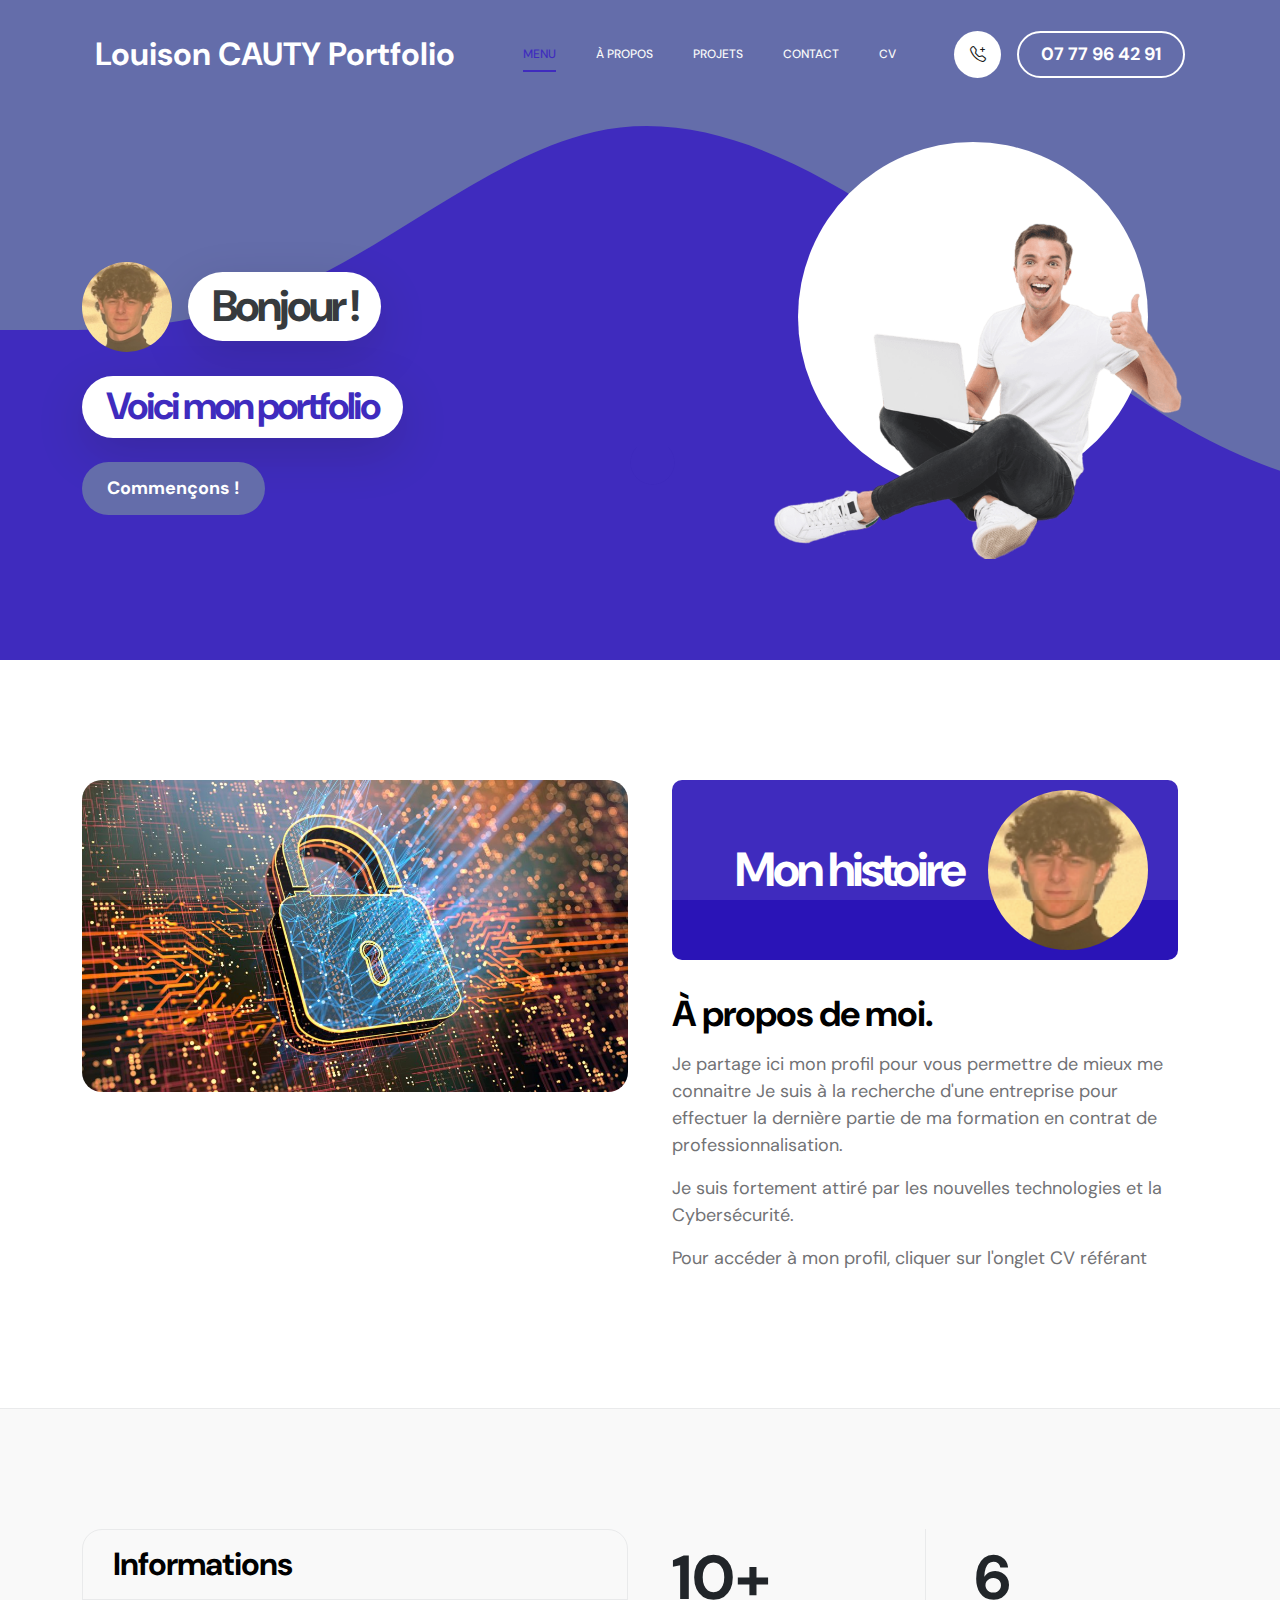
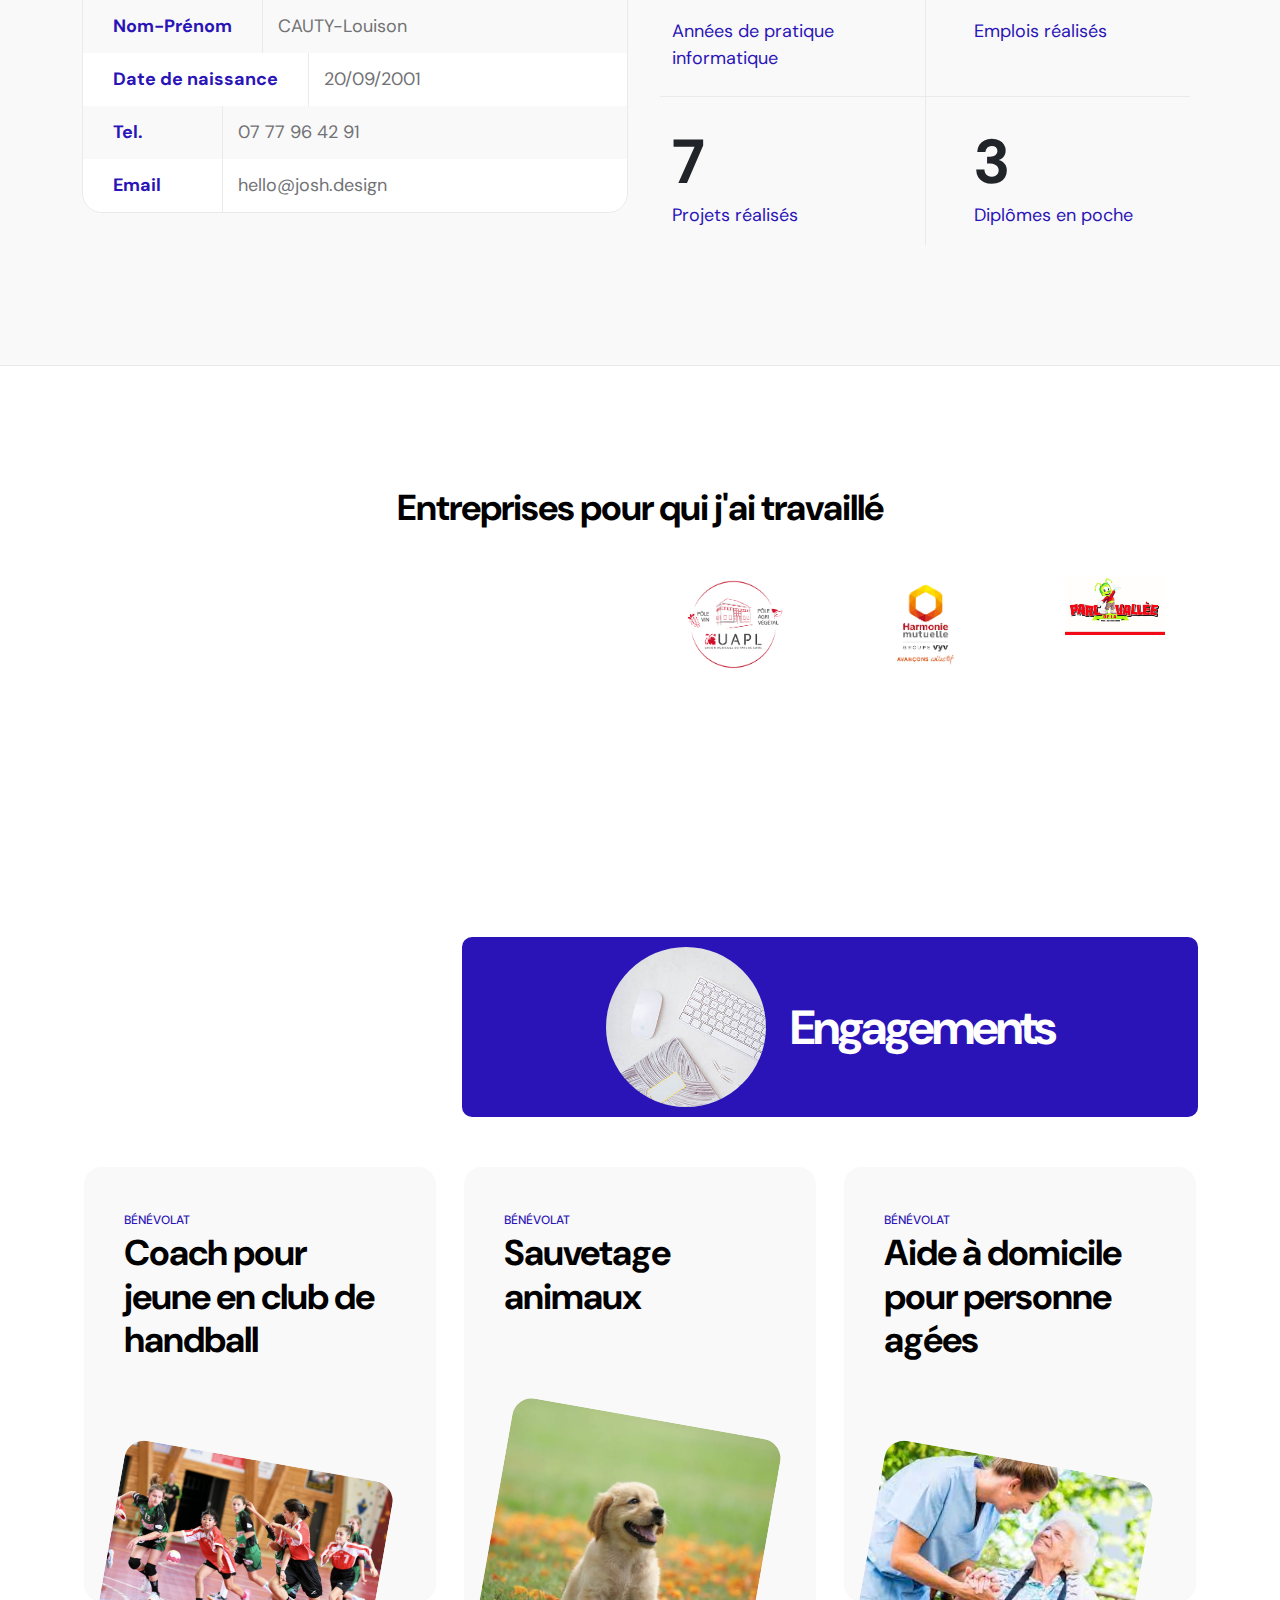
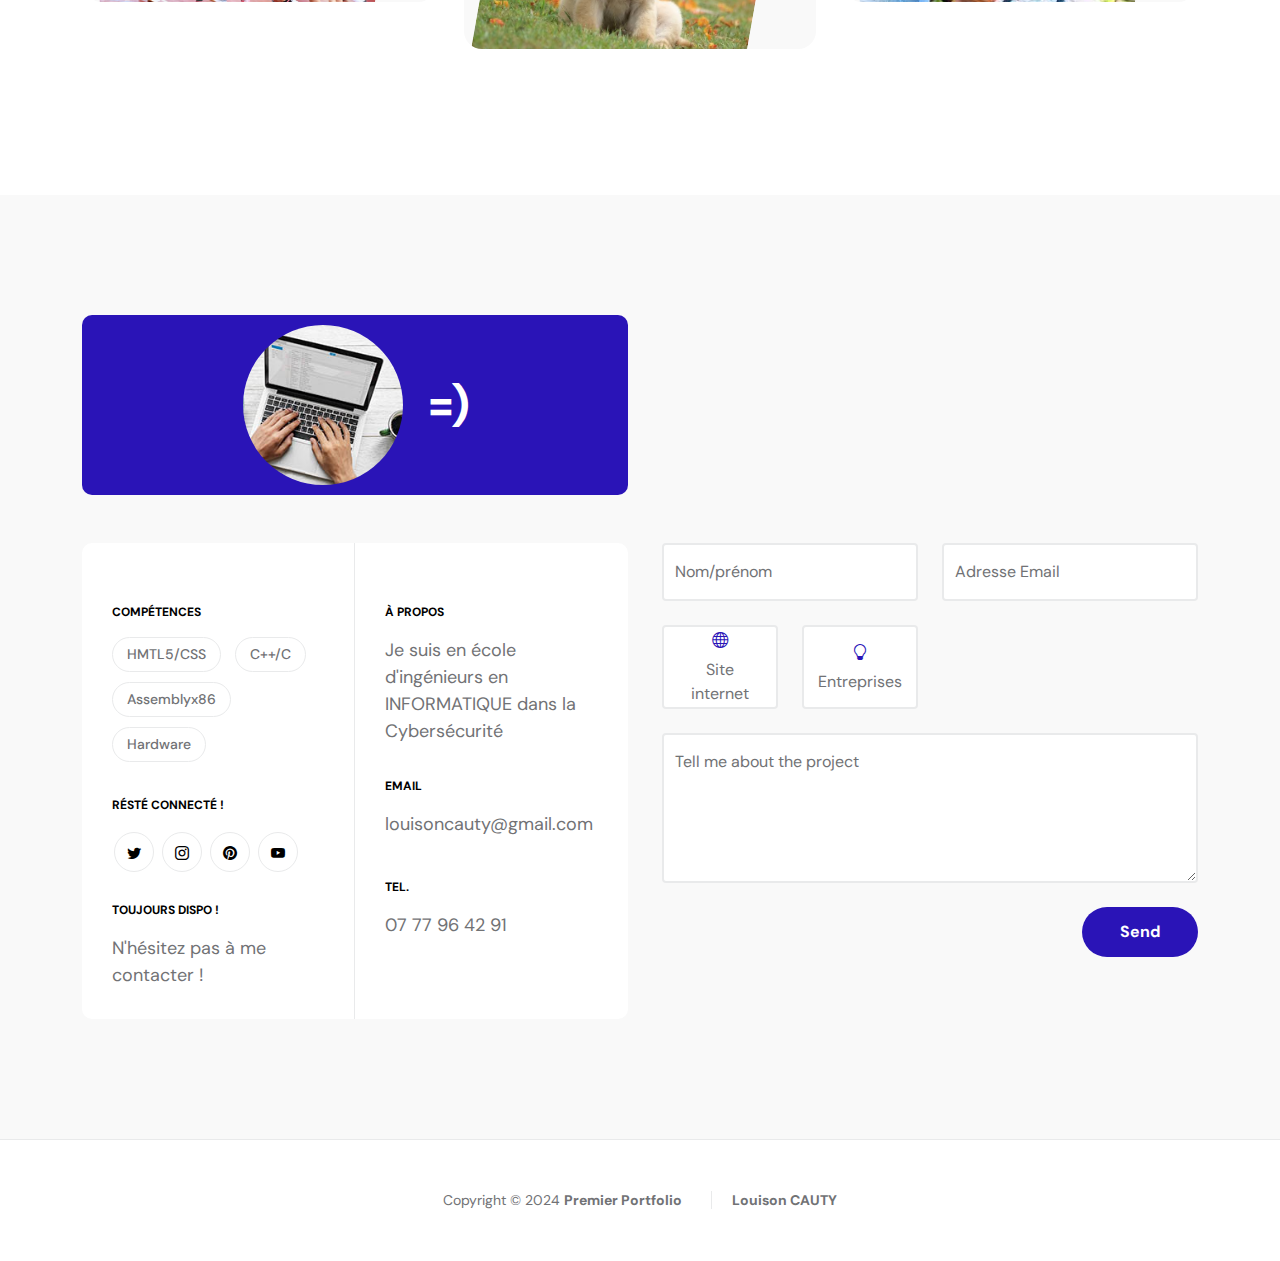
==== index.html @ e48cd254 "fist" ====
<!doctype html>
<html lang="en">
    <head>
        <meta charset="utf-8">
        <meta name="viewport" content="width=device-width, initial-scale=1">

        <meta name="description" content="">
        <meta name="author" content="TemplateMo">

        <title>Louison CAUTY</title>

        <!-- CSS FILES -->
        <link rel="preconnect" href="https://fonts.googleapis.com">
        
        <link rel="preconnect" href="https://fonts.gstatic.com" crossorigin>
        
        <link href="https://fonts.googleapis.com/css2?family=DM+Sans:wght@400;500;700&display=swap" rel="stylesheet">

        <link href="css/bootstrap.min.css" rel="stylesheet">

        <link href="css/bootstrap-icons.css" rel="stylesheet">

        <link href="css/magnific-popup.css" rel="stylesheet">

        <link href="css/templatemo-first-portfolio-style.css" rel="stylesheet">
        

    </head>
    
    <body>

        <section class="preloader">
            <div class="spinner">
                <span class="spinner-rotate"></span>    
            </div>
        </section>

        <nav class="navbar navbar-expand-lg">
            <div class="container">

                <button class="navbar-toggler" type="button" data-bs-toggle="collapse" data-bs-target="#navbarNav" aria-controls="navbarNav" aria-expanded="false" aria-label="Toggle navigation">
                    <span class="navbar-toggler-icon"></span>
                </button>

                <a href="index.html" class="navbar-brand mx-auto mx-lg-0">Louison CAUTY Portfolio</a>

                <div class="d-flex align-items-center d-lg-none">
                    <i class="navbar-icon bi-telephone-plus me-3"></i>
                    <a class="custom-btn btn" href="#section_5">
                        07 77 96 42 91
                    </a>
                </div>

                <div class="collapse navbar-collapse" id="navbarNav">
                    <ul class="navbar-nav ms-lg-5">
                        <li class="nav-item">
                            <a class="nav-link click-scroll" href="#section_1">Menu</a>
                        </li>

                        <li class="nav-item">
                            <a class="nav-link click-scroll" href="#section_2">À Propos</a>
                        </li>

                        <li class="nav-item">
                            <a class="nav-link click-scroll" href="#section_4">Projets</a>
                        </li>

                        <li class="nav-item">
                            <a class="nav-link click-scroll" href="#section_5">Contact</a>
                        </li>

                        <li class="nav-item">
                            <a class="nav-link click-scroll" href="cv.html">CV</a>
                        </li>

                    </ul>

                    <div class="d-lg-flex align-items-center d-none ms-auto">
                        <i class="navbar-icon bi-telephone-plus me-3"></i>
                        <a class="custom-btn btn" href="#section_5">
                            07 77 96 42 91
                        </a>
                    </div>
                </div>

            </div>
        </nav>

        <main>

            <section class="hero d-flex justify-content-center align-items-center" id="section_1">
                <div class="container">
                    <div class="row">

                        <div class="col-lg-7 col-12">
                            <div class="hero-text">
                                <div class="hero-title-wrap d-flex align-items-center mb-4">
                                    <img src="images/louison.PNG" class="avatar-image avatar-image-large img-fluid" alt="">

                                    <h1 class="hero-title ms-3 mb-0">Bonjour !</h1>
                                </div>

                                <h2 class="mb-4">Voici mon portfolio</h2>
                                <p class="mb-4"><a class="custom-btn btn custom-link" href="#section_2"> Commençons !</a></p>
                            </div>
                        </div>

                        <div class="col-lg-5 col-12 position-relative">
                            <div class="hero-image-wrap"></div>
                            <img src="images/portrait-happy-excited-man-holding-laptop-computer.png" class="hero-image img-fluid" alt="">
                        </div>

                    </div>
                </div>

                <svg xmlns="http://www.w3.org/2000/svg" viewBox="0 0 1440 320"><path fill="#535da1" fill-opacity="1" d="M0,160L24,160C48,160,96,160,144,138.7C192,117,240,75,288,64C336,53,384,75,432,106.7C480,139,528,181,576,208C624,235,672,245,720,240C768,235,816,213,864,186.7C912,160,960,128,1008,133.3C1056,139,1104,181,1152,202.7C1200,224,1248,224,1296,197.3C1344,171,1392,117,1416,90.7L1440,64L1440,0L1416,0C1392,0,1344,0,1296,0C1248,0,1200,0,1152,0C1104,0,1056,0,1008,0C960,0,912,0,864,0C816,0,768,0,720,0C672,0,624,0,576,0C528,0,480,0,432,0C384,0,336,0,288,0C240,0,192,0,144,0C96,0,48,0,24,0L0,0Z"></path></svg>
            </section>


            <section class="about section-padding" id="section_2">
                <div class="container">
                    <div class="row">

                        <div class="col-lg-6 col-12">
                            <img src="images/cyber.jpg" class="about-image img-fluid" alt="">
                        </div>

                        <div class="col-lg-6 col-12 mt-5 mt-lg-0">
                            <div class="about-thumb">

                                <div class="section-title-wrap d-flex justify-content-end align-items-center mb-4">
                                    <h2 class="text-white me-4 mb-0">Mon histoire</h2>

                                    <img src="images/louison.PNG" class="avatar-image img-fluid" alt="">
                                </div>

                                <h3 class="pt-2 mb-3">À propos de moi.</h3>

                                <p>Je partage ici mon profil pour vous permettre de mieux me connaitre Je suis à la recherche d'une entreprise pour effectuer la dernière
                                    partie de ma formation en contrat de
                                    professionnalisation. 
                                    <p>Je suis fortement
                                    attiré par les nouvelles technologies et la
                                    Cybersécurité.</p>
                                    </p>
                                    <p>Pour accéder à mon profil, cliquer sur l'onglet CV référant </p>
                                        </p>

            
                            </div>
                        </div>

                    </div>
                </div>
            </section>

            <section class="featured section-padding">
                <div class="container">
                    <div class="row">

                        <div class="col-lg-6 col-12">
                            <div class="profile-thumb">
                                <div class="profile-title">
                                    <h4 class="mb-0">Informations</h4>
                                </div>

                                <div class="profile-body">
                                    <p>
                                        <span class="profile-small-title">Nom-Prénom</span> 
                                        <span>CAUTY-Louison</span>
                                    </p>

                                    <p>
                                        <span class="profile-small-title">Date de naissance</span> 
                                        <span>20/09/2001</span>
                                    </p>

                                    <p>
                                        <span class="profile-small-title">Tel.</span> 
                                         <span><a href="tel: 305-240-9671">07 77 96 42 91</a></span>
                                    </p>

                                    <p>
                                        <span class="profile-small-title">Email</span> 
                                        <span><a href="mailto:hello@josh.design">hello@josh.design</a></span>
                                    </p>
                                </div>
                            </div>
                        </div>

                        <div class="col-lg-6 col-12 mt-5 mt-lg-0">
                            <div class="about-thumb">
                                <div class="row">
                                    <div class="col-lg-6 col-6 featured-border-bottom py-2">
                                        <strong class="featured-numbers">10+</strong>

                                        <p class="featured-text">Années de pratique informatique</p>
                                    </div>

                                    <div class="col-lg-6 col-6 featured-border-start featured-border-bottom ps-5 py-2">
                                        <strong class="featured-numbers">6</strong>

                                        <p class="featured-text">Emplois réalisés</p>
                                    </div>

                                    <div class="col-lg-6 col-6 pt-4">
                                        <strong class="featured-numbers">7</strong>

                                        <p class="featured-text">Projets réalisés</p>
                                    </div>

                                    <div class="col-lg-6 col-6 featured-border-start ps-5 pt-4">
                                        <strong class="featured-numbers">3</strong>

                                        <p class="featured-text">Diplômes en poche</p>
                                    </div>
                                </div>
                            </div>
                        </div>

                    </div>
                </div>
            </section>


            <section class="clients section-padding">
                <div class="container">
                    <div class="row align-items-center">

                        <div class="col-lg-12 col-12">
                            <h3 class="text-center mb-5">Entreprises pour qui j'ai travaillé</h3>
                        </div>

                        <div class="col-lg-2 col-4 ms-auto clients-item-height">
                            <img src="images/uapl.png" class="clients-image img-fluid" alt="">
                        </div>

                        <div class="col-lg-2 col-4 clients-item-height">
                            <img src="images/harmoniemutuelle.png" class="clients-image img-fluid" alt="">
                        </div>

                        <div class="col-lg-2 col-4 clients-item-height">
                            <img src="images/pdlv.jpg" class="clients-image img-fluid" alt="">
                        </div>

    

                    </div>
                </div>
            </section>
                   

            <section class="projects section-padding" id="section_4">
                <div class="container">
                    <div class="row">

                        <div class="col-lg-8 col-md-8 col-12 ms-auto">
                            <div class="section-title-wrap d-flex justify-content-center align-items-center mb-4">
                                <img src="images/white-desk-work-study-aesthetics.jpg" class="avatar-image img-fluid" alt="">

                                <h2 class="text-white ms-4 mb-0">Engagements</h2>
                            </div>
                        </div>

                        <div class="clearfix"></div>

                        <div class="col-lg-4 col-md-6 col-12">
                            <div class="projects-thumb">
                                <div class="projects-info">
                                    <small class="projects-tag">Bénévolat</small>

                                    <h3 class="projects-title">Coach pour jeune en club de handball</h3>
                                </div>

                                <a href="images/hand.jpg" class="popup-image">
                                    <img src="images/hand.jpg" class="projects-image img-fluid" alt="">
                                </a>
                            </div>
                        </div>

                        <div class="col-lg-4 col-md-6 col-12">
                            <div class="projects-thumb">
                                <div class="projects-info">
                                    <small class="projects-tag">bénévolat</small>

                                    <h3 class="projects-title">Sauvetage animaux</h3>
                                </div>

                                <a href="images/chien.jfif" class="popup-image">
                                    <img src="images/chien.jfif" class="projects-image img-fluid" alt="">
                                </a>
                            </div>
                        </div>

                        <div class="col-lg-4 col-md-6 col-12">
                            <div class="projects-thumb">
                                <div class="projects-info">
                                    <small class="projects-tag">bénévolat</small>

                                    <h3 class="projects-title">Aide à domicile pour personne agées</h3>
                                </div>

                                <a href="images/vieux.jfif" class="popup-image">
                                    <img src="images/vieux.jfif" class="projects-image img-fluid" alt="">
                                </a>
                            </div>
                        </div>

                    </div>
                </div>
            </section>

            <section class="contact section-padding" id="section_5">
                    <div class="container">
                        <div class="row">

                            <div class="col-lg-6 col-md-8 col-12">
                                <div class="section-title-wrap d-flex justify-content-center align-items-center mb-5">
                                    <img src="images/aerial-view-man-using-computer-laptop-wooden-table.jpg" class="avatar-image img-fluid" alt="">

                                    <h2 class="text-white ms-4 mb-0">=)</h2>
                                </div>
                            </div>

                            <div class="clearfix"></div>

                            <div class="col-lg-3 col-md-6 col-12 pe-lg-0">
                                <div class="contact-info contact-info-border-start d-flex flex-column">
                                    <strong class="site-footer-title d-block mb-3">Compétences</strong>

                                    <ul class="footer-menu">
                                        <li class="footer-menu-item"><a href="#" class="footer-menu-link">HMTL5/CSS</a></li>

                                        <li class="footer-menu-item"><a href="#" class="footer-menu-link">C++/C</a></li>

                                        <li class="footer-menu-item"><a href="#" class="footer-menu-link">Assemblyx86</a></li>

                                        <li class="footer-menu-item"><a href="#" class="footer-menu-link">Hardware</a></li>
                                    </ul>

                                    <strong class="site-footer-title d-block mt-4 mb-3">Résté connecté !</strong>

                                    <ul class="social-icon">
                                        <li class="social-icon-item"><a href="https://twitter.com/louisoncauty" class="social-icon-link bi-twitter"></a></li>

                                        <li class="social-icon-item"><a href="#" class="social-icon-link bi-instagram"></a></li>

                                        <li class="social-icon-item"><a href="#" class="social-icon-link bi-pinterest"></a></li>

                                        <li class="social-icon-item"><a href="https://www.youtube.com/templatemo" class="social-icon-link bi-youtube"></a></li>
                                    </ul>

                                    <strong class="site-footer-title d-block mt-4 mb-3">Toujours dispo ! </strong>

                                    <p class="mb-0">N'hésitez pas à me contacter !</p>
                                </div>
                            </div>

                            <div class="col-lg-3 col-md-6 col-12 ps-lg-0">
                                <div class="contact-info d-flex flex-column">
                                    <strong class="site-footer-title d-block mb-3">à propos</strong>

                                    <p class="mb-2">
                                        Je suis en école d'ingénieurs en INFORMATIQUE dans la Cybersécurité
                              </p>

                                    <strong class="site-footer-title d-block mt-4 mb-3">Email</strong>

                                    <p>
                                        <a href="mailto:hello@josh.design">
                                            louisoncauty@gmail.com
                                        </a>
                                    </p>

                                    <strong class="site-footer-title d-block mt-4 mb-3">Tel.</strong>

                                    <p class="mb-0">
                                        <a href="tel: 07 77 96 42 91">
                                            07 77 96 42 91
                                        </a>
                                    </p>
                                </div>
                            </div>

                            <div class="col-lg-6 col-12 mt-5 mt-lg-0">
                                <form action="#" method="get" class="custom-form contact-form" role="form">
                                    <div class="row">
                                        <div class="col-lg-6 col-md-6 col-12">
                                            <div class="form-floating">
                                                <input type="text" name="name" id="name" class="form-control" placeholder="Name" required="">
                                                
                                                <label for="floatingInput">Nom/prénom</label>
                                            </div>
                                        </div>

                                        <div class="col-lg-6 col-md-6 col-12"> 
                                            <div class="form-floating">
                                                <input type="email" name="email" id="email" pattern="[^ @]*@[^ @]*" class="form-control" placeholder="Email address" required="">
                                                
                                                <label for="floatingInput">Adresse Email</label>
                                            </div>
                                        </div>

                                        <div class="col-lg-3 col-md-6 col-6">
                                            <div class="form-check form-check-inline">
                                                <input name="website" type="checkbox" class="form-check-input" id="inlineCheckbox1" value="1">

                                                <label class="form-check-label" for="inlineCheckbox1">
                                                    <i class="bi-globe form-check-icon"></i>
                                                    <span class="form-check-label-text">Site internet</span>
                                                </label>
                                          </div>
                                        </div>

                                        <div class="col-lg-3 col-md-6 col-6">
                                            <div class="form-check form-check-inline">
                                                <input name="branding" type="checkbox" class="form-check-input" id="inlineCheckbox2" value="1">

                                                <label class="form-check-label" for="inlineCheckbox2">
                                                    <i class="bi-lightbulb form-check-icon"></i>
                                                    <span class="form-check-label-text">Entreprises</span>
                                                </label>
                                            </div>
                                        </div>

                                       

                                        <div class="col-lg-12 col-12">
                                            <div class="form-floating">
                                                <textarea class="form-control" id="message" name="message" placeholder="Tell me about the project"></textarea>
                                                
                                                <label for="floatingTextarea">Tell me about the project</label>
                                            </div>
                                        </div>

                                        <div class="col-lg-3 col-12 ms-auto">
                                            <button type="submit" class="form-control">Send</button>
                                        </div>

                                    </div>
                                </form>
                            </div>

                        </div>
                    </div>
                </div>
            </section>

        </main>

        <footer class="site-footer">
            <div class="container">
                <div class="row">

                    <div class="col-lg-12 col-12">
                        <div class="copyright-text-wrap">
                            <p class="mb-0">
                                <span class="copyright-text">Copyright © 2024 <a href="#">Premier Portfolio</a> </span>
                                
                                <a rel="sponsored" href="https://templatemo.com" target="_blank">Louison CAUTY</a>
                            </p>
                        </div>
                    </div>

                </div>
            </div>
        </footer>

        <script src="js/jquery.min.js"></script>
        <script src="js/bootstrap.min.js"></script>
        <script src="js/jquery.sticky.js"></script>
        <script src="js/click-scroll.js"></script>
        <script src="js/jquery.magnific-popup.min.js"></script>
        <script src="js/magnific-popup-options.js"></script>
        <script src="js/custom.js"></script>

    </body>
</html>
---- css/templatemo-first-portfolio-style.css ----
/*

TemplateMo 578 First Portfolio

https://templatemo.com/tm-578-first-portfolio

*/


/*---------------------------------------
  CUSTOM PROPERTIES ( VARIABLES )             
-----------------------------------------*/
:root {
  --white-color:                  #ffffff;
  --primary-color:                #535da1;
  --secondary-color:              #2a14b7;
  --section-bg-color:             #f9f9f9;
  --dark-color:                   #000000;
  --p-color:                      #717275;
  --border-color:                 #e9eaeb;
  --featured-border-color:        #727aab;

  --body-font-family:             'DM Sans', sans-serif;

  --h1-font-size:                 62px;
  --h2-font-size:                 48px;
  --h3-font-size:                 36px;
  --h4-font-size:                 32px;
  --h5-font-size:                 24px;
  --h6-font-size:                 22px;
  --p-font-size:                  18px;
  --menu-font-size:               12px;
  --copyright-font-size:          14px;

  --border-radius-large:          100px;
  --border-radius-medium:         20px;
  --border-radius-small:          10px;

  --font-weight-normal:           400;
  --font-weight-medium:           500;
  --font-weight-bold:             700;
}

body {
    background: var(--white-color);
    font-family: var(--body-font-family); 
}


/*---------------------------------------
  TYPOGRAPHY               
-----------------------------------------*/

h2,
h3,
h4,
h5,
h6 {
  color: var(--dark-color);
}

h1,
h2,
h3,
h4,
h5,
h6 {
  font-weight: var(--font-weight-bold);
  letter-spacing: -1px;
}

h1 {
  font-size: var(--h1-font-size);
  letter-spacing: -3px;
}

h2 {
  font-size: var(--h2-font-size);
  color: var(--secondary-color);
  letter-spacing: -3px;
}

h3 {
  font-size: var(--h3-font-size);
}

h4 {
  font-size: var(--h4-font-size);
}

h5 {
  font-size: var(--h5-font-size);
  line-height: normal;
}

h6 {
  font-size: var(--h6-font-size);
}

p {
  color: var(--p-color);
  font-size: var(--p-font-size);
  font-weight: var(--font-weight-normal);
}

ul li {
  color: var(--p-color);
  font-size: var(--p-font-size);
  font-weight: var(--font-weight-normal);
}

a, 
button {
  touch-action: manipulation;
  transition: all 0.3s;
}

a {
  color: var(--p-color);
  text-decoration: none;
}

a:hover {
  color: var(--secondary-color);
}

::selection {
  background: var(--secondary-color);
  color: var(--white-color);
}

::-moz-selection {
  background: var(--secondary-color);
  color: var(--white-color);
}

.section-padding {
  padding-top: 120px;
  padding-bottom: 120px;
}

b,
strong {
  font-weight: var(--font-weight-bold);
}

.section-title-wrap {
  background: var(--secondary-color);
  border-radius: var(--border-radius-small);
  padding: 10px 30px;
}


/*---------------------------------------
  AVATAR IMAGE               
-----------------------------------------*/
.avatar-image {
  border-radius: var(--border-radius-large);
  width: 160px;
  height: 160px;
  object-fit: cover;
}

.avatar-image-large {
  width: 90.4px;
  height: 90.4px;
}


/*---------------------------------------
  PRE LOADER               
-----------------------------------------*/
.preloader {
  position: fixed;
  top: 0;
  left: 0;
  width: 100%;
  height: 100%;
  z-index: 99999;
  display: flex;
  flex-flow: row nowrap;
  justify-content: center;
  align-items: center;
  background: none repeat scroll 0 0 var(--white-color);
}

.spinner {
  border: 1px solid transparent;
  border-radius: var(--border-radius-small);
  position: relative;
}

.spinner:before {
  content: '';
  box-sizing: border-box;
  position: absolute;
  top: 50%;
  left: 50%;
  width: 45px;
  height: 45px;
  margin-top: -10px;
  margin-left: -10px;
  border-radius: 50%;
  border: 1px solid var(--border-color);
  border-top-color: var(--white-color);
  animation: spinner .9s linear infinite;
}

@-webkit-@keyframes spinner {
  to {transform: rotate(360deg);
  }
}

@keyframes spinner {
  to {transform: rotate(360deg);}
}


/*---------------------------------------
  CUSTOM ICON               
-----------------------------------------*/
.navbar-icon {
  background: var(--white-color);
  border-radius: var(--border-radius-large);
  color: var(--dark-color);
  width: 47px;
  height: 47px;
  line-height: 47px;
  text-align: center;
}

.is-sticky .navbar-icon {
  background: var(--secondary-color);
  color: var(--white-color);
}

.form-check-icon {
  color: var(--secondary-color);
}


/*---------------------------------------
  CUSTOM BUTTON               
-----------------------------------------*/
.custom-btn,
.navbar .custom-btn {
  font-size: var(--p-font-size);
  font-weight: var(--font-weight-bold);
}

.navbar .custom-btn {
  background: transparent;
  border-width: 2px;
  border-style: solid;
  border-color: var(--white-color);
  color: var(--white-color);
  padding: 8px 22px;
}

.navbar .custom-btn:hover {
  background: var(--white-color);
  border-color: transparent;
  color: var(--secondary-color);
}

.custom-btn {
  background: var(--secondary-color);
  border-radius: var(--border-radius-large);
  color: var(--white-color);
  font-weight: var(--font-weight-bold);
  padding: 12px 24px;
}

.custom-btn:hover {
  background: var(--primary-color);
  box-shadow: 0 1rem 3rem rgba(0,0,0,.175);
  color: var(--white-color);
}

.custom-border-btn {
  background: transparent;
  border: 2px solid var(--border-color);
  color: var(--p-color);
}

.custom-border-btn:hover {
  background: var(--secondary-color);
  border-color: var(--secondary-color);
  color: var(--white-color);
}

.custom-link {
	background-color: var(--primary-color);
}

.custom-link:hover {
	background-color: var(--secondary-color);
}


/*---------------------------------------
  NAVIGATION              
-----------------------------------------*/
.sticky-wrapper {
  position: relative;
  z-index: 222;
  height: auto !important;
}

.is-sticky,
.is-sticky .navbar .container {
  background: var(--white-color);
  box-shadow: 0 1rem 3rem rgb(0 0 0 / 18%);
}

.is-sticky .navbar-brand,
.is-sticky .navbar-brand:hover {
  color: var(--dark-color);
}

.is-sticky .navbar-nav .nav-link {
  color: var(--p-color);
}

.is-sticky .navbar .custom-btn {
  border-color: var(--secondary-color);
  color: var(--secondary-color);
}

.is-sticky .navbar .custom-btn:hover {
  background: var(--secondary-color);
  color: var(--white-color);
}

.navbar {
  background: transparent;
  position: absolute;
  z-index: 9;
  right: 0;
  left: 0;
  transition: all 0.3s;
  padding-top: 15px;
  padding-bottom: 0;
}

.navbar .container {
  border-radius: var(--border-radius-small);
  padding: 10px 25px;
}

.navbar-brand {
  font-size: var(--h4-font-size);
  font-weight: var(--font-weight-bold);
}

.navbar-brand,
.navbar-brand:hover {
  color: var(--white-color);
}

.navbar-expand-lg .navbar-nav .nav-link {
  padding-right: 0;
  padding-left: 0;
  margin-right: 20px;
  margin-left: 20px;
}

.navbar-nav .nav-link {
  display: inline-block;
  color: var(--section-bg-color);
  font-size: var(--menu-font-size);
  font-weight: var(--font-weight-medium);
  text-transform: uppercase;
  position: relative;
  padding-top: 15px;
  padding-bottom: 15px;
}

.navbar-nav .nav-link::after {
  content: "";
  background: transparent;
  position: absolute;
  bottom: 6px;
  right: 0;
  left: 0;
  width: 100%;
  height: 2px;
}

.navbar-nav .nav-link.active::after, 
.navbar-nav .nav-link:hover::after {
  background: var(--secondary-color);
}

.navbar-nav .nav-link.active, 
.navbar-nav .nav-link:hover {
  color: var(--secondary-color);
}

.navbar-toggler {
  border: 0;
  padding: 0;
  cursor: pointer;
  margin: 0;
  width: 30px;
  height: 35px;
  outline: none;
}

.navbar-toggler:focus {
  outline: none;
  box-shadow: none;
}

.navbar-toggler[aria-expanded="true"] .navbar-toggler-icon {
  background: transparent;
}

.navbar-toggler[aria-expanded="true"] .navbar-toggler-icon:before,
.navbar-toggler[aria-expanded="true"] .navbar-toggler-icon:after {
  transition: top 300ms 50ms ease, -webkit-transform 300ms 350ms ease;
  transition: top 300ms 50ms ease, transform 300ms 350ms ease;
  transition: top 300ms 50ms ease, transform 300ms 350ms ease, -webkit-transform 300ms 350ms ease;
  top: 0;
}

.navbar-toggler[aria-expanded="true"] .navbar-toggler-icon:before {
  transform: rotate(45deg);
}

.navbar-toggler[aria-expanded="true"] .navbar-toggler-icon:after {
  transform: rotate(-45deg);
}

.navbar-toggler .navbar-toggler-icon {
  background: var(--white-color);
  transition: background 10ms 300ms ease;
  display: block;
  width: 30px;
  height: 2px;
  position: relative;
}

.navbar-toggler .navbar-toggler-icon:before,
.navbar-toggler .navbar-toggler-icon:after {
  transition: top 300ms 350ms ease, -webkit-transform 300ms 50ms ease;
  transition: top 300ms 350ms ease, transform 300ms 50ms ease;
  transition: top 300ms 350ms ease, transform 300ms 50ms ease, -webkit-transform 300ms 50ms ease;
  position: absolute;
  right: 0;
  left: 0;
  background: var(--white-color);
  width: 30px;
  height: 2px;
  content: '';
}

.navbar-toggler .navbar-toggler-icon::before {
  top: -8px;
}

.navbar-toggler .navbar-toggler-icon::after {
  top: 8px;
}


/*---------------------------------------
  HERO              
-----------------------------------------*/
.hero {
  background: var(--secondary-color);
  position: relative;
  overflow: hidden;
  padding-top: 330px;
  padding-bottom: 330px;
}

@media  screen and (min-width: 991px) {
  .hero {
    height: 60vh;
  }
}

.hero-title,
.hero h2 {
  background: var(--white-color);
  box-shadow: 0 1rem 3rem rgba(0,0,0,.175);
  border-radius: var(--border-radius-large);
  display: inline-block;
  padding: 8px 24px;
}

.hero-title {
	font-size: 44px;
}

.hero h2 {
	font-size: 38px;
}

.hero-text {
  position: relative;
  z-index: 22;
  top: 70px;
}

.hero-image-wrap {
  background: var(--white-color);
  border-radius: 100%;
  width: 350px;
  height: 350px;
  position: absolute;
  z-index: 22;
  top: -50px;
  right: 0;
  left: 0;
  margin: auto;
  pointer-events: none;
}

.hero-image {
  position: absolute;
  z-index: 22;
  top: 0;
  width: 100%;
  min-width: 550px;
}

.hero svg {
  position: absolute;
  z-index: 2;
  bottom: 0;
  right: 0;
  left: 0;
  overflow: hidden;
  height: 100%;
  pointer-events: none;
}


/*---------------------------------------
  ABOUT              
-----------------------------------------*/
.profile-thumb {
  border: 1px solid var(--border-color);
  border-radius: var(--border-radius-medium);
  position: relative;
  overflow: hidden;
}

.profile-title {
  border-bottom: 1px solid var(--border-color);
  padding: 15px 30px;
}

.profile-small-title {
  border-right: 1px solid var(--border-color);
  color: var(--secondary-color);
  font-weight: var(--font-weight-bold);
  min-width: 140px;
  margin-right: 10px;
  padding: 13px 30px;
  display: inline-block;
}

.profile-body p {
  margin-bottom: 0;
}

.profile-body p:nth-of-type(even) {
  background: var(--white-color);
}

.about-image {
  border-radius: var(--border-radius-medium);
}

.about-thumb {
  padding-right: 20px;
  padding-left: 20px;
}


/*---------------------------------------
  FEATURED              
-----------------------------------------*/
.featured-numbers {
  font-size: var(--h1-font-size);
  line-height: normal;
  display: block;
}

.featured-text {
  color: var(--secondary-color);
}

.featured-border-bottom {
  border-bottom: 1px solid var(--border-color);
}

.featured-border-start {
  border-left: 1px solid var(--border-color);
}


/*---------------------------------------
  CLIENTS              
-----------------------------------------*/

.clients-item-height {
	height: 120px;
}

.clients-image {
  display: block;
  max-width: 100px;
  margin: auto;
  transition: all ease 0.2s;
}

.clients-image:hover {
  transform: scale(1.3);
}


/*---------------------------------------
  SERVICES              
-----------------------------------------*/
.services,
.featured {
  background: var(--section-bg-color);
  border-top: 1px solid var(--border-color);
  border-bottom: 1px solid var(--border-color);
}

.services-thumb {
  background: var(--white-color);
  border: 2px solid transparent;
  border-radius: var(--border-radius-medium);
  position: relative;
  overflow: hidden;
  margin-bottom: 24px;
  padding: 40px 40px 240px 40px;
  transition: all 0.5s;
}

.services-thumb-up {
  position: relative;
  bottom: 50px;
  margin-bottom: -50px;
}

.services-thumb:hover {
  border: 2px solid var(--secondary-color);
  box-shadow: 0 1rem 3rem rgba(0,0,0,.175);
}

.services-thumb:hover .services-icon-wrap {
  background: var(--secondary-color);
  border-color: var(--secondary-color);
  color: var(--white-color);
}

.services-icon-wrap {
  border: 1px solid var(--border-color);
  border-radius: var(--border-radius-small);
  position: absolute;
  bottom: 0;
  right: 0;
  width: 50%;
  height: 55%;
  transform: rotate(-35deg) translateY(55px);
  transition: all ease 0.5s;
}

.services-icon {
  font-size: 90px;
  position: relative;
  bottom: 15px;
}

.services-thumb:hover .services-price-wrap {
  background: var(--secondary-color);
}

.services-thumb:hover .services-price-overlay {
  background: var(--primary-color);
}

.services-price-wrap {
  background: var(--primary-color);
  border-radius: var(--border-radius-medium);
  position: relative;
  overflow: hidden;
  padding: 6px 20px 6px 15px;
  transition: all ease 0.5s;
}

.services-price-text {
  color: var(--white-color);
  font-size: var(--copyright-font-size);
  font-weight: var(--font-weight-bold);
}

.services-price-overlay {
  background: var(--secondary-color);
  border-bottom-left-radius: 100%;
  position: absolute;
  top: 0;
  right: 0;
  width: 20px;
  height: 20px;
  pointer-events: none;
}


/*---------------------------------------
  PROJECTS              
-----------------------------------------*/
.projects-thumb {
  background: var(--section-bg-color);
  border: 2px solid var(--white-color);
  border-radius: var(--border-radius-medium);
  position: relative;
  overflow: hidden;
  margin-top: 24px;
  margin-bottom: 24px;
  padding: 40px;
  transition: all ease 0.5s;
}

.projects-thumb:hover {
  border-color: var(--secondary-color);
}

.projects-thumb:hover .projects-image,
.projects-thumb:focus .projects-image {
  transform: rotate(0) translateY(0);
}

.projects-thumb .popup-image {
  display: block;
  width: 100%;
  height: 100%;
}

.projects-image {
  border-radius: var(--border-radius-medium);
  display: block;
  width: 100%;
  transform: rotate(10deg) translateY(80px);
  transition: all ease 0.5s;
}

.projects-title {
  margin-bottom: 20px;
}

.projects-tag {
  font-size: var(--menu-font-size);
  font-weight: var(--font-weight-medium);
  color: var(--secondary-color);
  text-transform: uppercase;
  margin-bottom: 5px;
}


/*---------------------------------------
  CONTACT              
-----------------------------------------*/
.contact {
  background: var(--section-bg-color);
}

.contact-info {
  background: var(--white-color);
  border-top-right-radius: var(--border-radius-small);
  border-bottom-right-radius: var(--border-radius-small);
  padding: 60px 30px 30px 30px;
  height: 100%;
}

.contact-info-border-start {
  border-right: 1px solid var(--border-color);
  border-radius: var(--border-radius-small) 0 0 var(--border-radius-small);
}

.contact-form {
  margin-left: 10px;
}


/*---------------------------------------
  CUSTOM FORM               
-----------------------------------------*/
.custom-form .form-control {
  background: var(--white-color);
  box-shadow: none;
  border: 2px solid var(--border-color);
  color: var(--p-color);
  margin-bottom: 24px;
  padding-top: 13px;
  padding-bottom: 13px;
  outline: none;
}

.form-floating>label {
  color: var(--p-color);
}

.form-check-inline {
  vertical-align: middle;
  width: 100%;
  position: relative;
  margin-right: 0;
  margin-top: 0;
  margin-bottom: 24px;
  padding: 0;
}

.custom-form .form-check-label {
  position: absolute;
  top: 50%;
  left: 50%;
  transform: translate(-50%, -50%);
  text-align: center;
}

.form-check-label-text {
  color: var(--p-color);
  display: block;
  font-size: copyright-font-size;
  margin-top: 5px;
}

.form-check-input[type=checkbox] {
  background: var(--white-color);
  border: 2px solid var(--border-color);
  box-shadow: none;
  outline: none;
  width: 100%;
  margin-top: 0;
  margin-left: 0;
  padding: 40px 50px;
}

.form-check-input:checked[type=checkbox] {
  background-image: none;
}

.form-check-input:hover,
.form-check-input:checked {
  background-color: transparent;
  border-color: var(--secondary-color);
}

.custom-form .form-control:hover,
.custom-form .form-control:focus {
  background: transparent;
  border-color: var(--secondary-color);
}

.custom-form .form-floating textarea {
  height: 150px;
}

.custom-form button[type="submit"] {
  background: var(--secondary-color);
  border: none;
  border-radius: var(--border-radius-large);
  color: var(--white-color);
  font-weight: var(--font-weight-bold);
  transition: all 0.3s;
  margin-bottom: 0;
}

.custom-form button[type="submit"]:hover,
.custom-form button[type="submit"]:focus {
  background: var(--primary-color);
  border-color: transparent;
}


/*---------------------------------------
  SITE FOOTER              
-----------------------------------------*/
.site-footer {
  border-top: 1px solid var(--border-color);
  padding-top: 50px;
  padding-bottom: 50px;
  text-align: center;
}

.site-footer-title {
  font-size: var(--menu-font-size);
  color: var(--dark-color);
  text-transform: uppercase;
}

.copyright-text-wrap p,
.copyright-text {
  font-size: var(--copyright-font-size);
}

.copyright-text {
  border-right: 1px solid var(--border-color);
  padding-right: 25px;
  margin-right: 20px;
}

.copyright-text-wrap a {
  font-weight: var(--font-weight-bold);
}

.footer-menu {
  margin: 0;
  padding: 0;
}

.footer-menu-item {
  list-style: none;
  display: inline-block;
  vertical-align: top;
}

.footer-menu-link {
  border: 1px solid var(--border-color);
  border-radius: var(--border-radius-medium);
  font-size: var(--copyright-font-size);
  font-weight: var(--font-weight-medium);
  display: inline-block;
  vertical-align: top;
  text-align: center;
  margin-right: 10px;
  margin-bottom: 10px;
  padding: 6px 14px;
  min-width: 70px;
}

.footer-menu-link:hover {
  background: var(--secondary-color);
  border-color: transparent;
  color: var(--white-color);
}


/*---------------------------------------
  SOCIAL ICON               
-----------------------------------------*/
.social-icon {
  margin: 0;
  padding: 0;
}

.social-icon-item {
  list-style: none;
  display: inline-block;
  vertical-align: top;
}

.social-icon-link {
  border: 1px solid var(--border-color);
  border-radius: var(--border-radius-large);
  font-size: var(--copyright-font-size);
  color: var(--dark-color);
  display: inline-block;
  vertical-align: top;
  margin: 2px 2px 5px 2px;
  width: 40px;
  height: 40px;
  line-height: 40px;
  text-align: center;
}

.social-icon-link:hover {
  background: var(--secondary-color);
  border-color: transparent;
  color: var(--white-color);
}


/*---------------------------------------
  RESPONSIVE STYLES               
-----------------------------------------*/
@media screen and (min-width: 1600px) {
  .hero {
    padding-top: 380px;
    padding-bottom: 380px;
  }

  .hero-image-wrap {
    top: -50px;
    width: 400px;
    height: 400px;
  }

  .hero-image {
    min-width: 650px;
  }
  
  .hero-title,
	.hero h2 {
	  font-size: var(--h2-font-size);
	}
}

@media screen and (max-width: 991px) {
  h1 {
    font-size: 48px;
  }

  h2 {
    font-size: 36px;
  }

  h3 {
    font-size: 32px;
  }

  h4 {
    font-size: 28px;
  }

  h5 {
    font-size: 20px;
  }

  h6 {
    font-size: 18px;
  }

  .section-padding {
    padding-top: 80px;
    padding-bottom: 80px;
  }

  .custom-btn,
  .navbar .custom-btn {
    font-size: var(--copyright-text-font-size);
    padding: 8px 16px;
  }

  .navbar .container {
    background: var(--white-color);
  }

  .navbar-brand,
  .navbar-brand:hover {
    color: var(--dark-color);
  }

  .navbar-icon {
    background: var(--secondary-color);
    color: var(--white-color);
    width: 44px;
    height: 44px;
    line-height: 44px;
  }

  .navbar .custom-btn {
    border-color: var(--secondary-color);
    color: var(--secondary-color);
  }

  .navbar-toggler .navbar-toggler-icon,
  .navbar-toggler .navbar-toggler-icon:before,
  .navbar-toggler .navbar-toggler-icon:after {
    background: var(--dark-color);
  }

  .navbar-expand-lg .navbar-nav .nav-link {
    margin-left: 0;
  }

  .navbar-nav .nav-link {
    color: var(--p-color);
    padding-top: 10px;
    padding-bottom: 10px;
  }

  .hero {
    padding-top: 200px;
    padding-bottom: 400px;
  }

  .hero-text {
    top: 0;
    margin-bottom: 120px;
  }

  .about-thumb {
    padding-right: 0;
    padding-left: 0;
  }

  .about-numbers {
    font-size: 42px;
  }

  .services-thumb-up {
    bottom: 0;
    margin-bottom: 32px;
  }

  .services-thumb {
    margin-bottom: 32px;
    padding-bottom: 270px;
  }

  .services-icon-wrap {
    width: 45%;
    height: 60%;
  }

  .services .col-lg-10 .row .col-lg-6:last-child,
  .projects .col-lg-4:last-child {
    margin-bottom: 0;
  }

  .projects-thumb {
    margin-top: 0;
    margin-bottom: 32px;
  }

  .contact-info {
    border-radius: 0 0 var(--border-radius-small) var(--border-radius-small);
    padding: 40px 30px;
  }

  .contact-info-border-start {
    border-right: 0;
    border-bottom: 1px solid var(--border-color);
    border-radius: var(--border-radius-small) var(--border-radius-small) 0 0;
  }
}

@media screen and (max-width: 575px) {
  .navbar .container {
    margin-right: 12px;
    margin-left: 12px;
  }
}

@media screen and (max-width: 480px) {
  h1 {
    font-size: 40px;
  }

  h2 {
    font-size: 28px;
  }

  h3 {
    font-size: 26px;
  }

  h4 {
    font-size: 22px;
  }

  h5 {
    font-size: 20px;
  }

  .custom-btn,
  .navbar .custom-btn {
    font-size: 13px;
    padding: 6px 12px;
  }

  .navbar-icon {
    font-size: var(--copyright-font-size);
    width: 35.5px;
    height: 35.5px;
    line-height: 35.5px;
  }

  .hero-image-wrap {
    width: 300px;
    height: 300px;
  }

  .hero-image {
    min-width: inherit;
  }
}
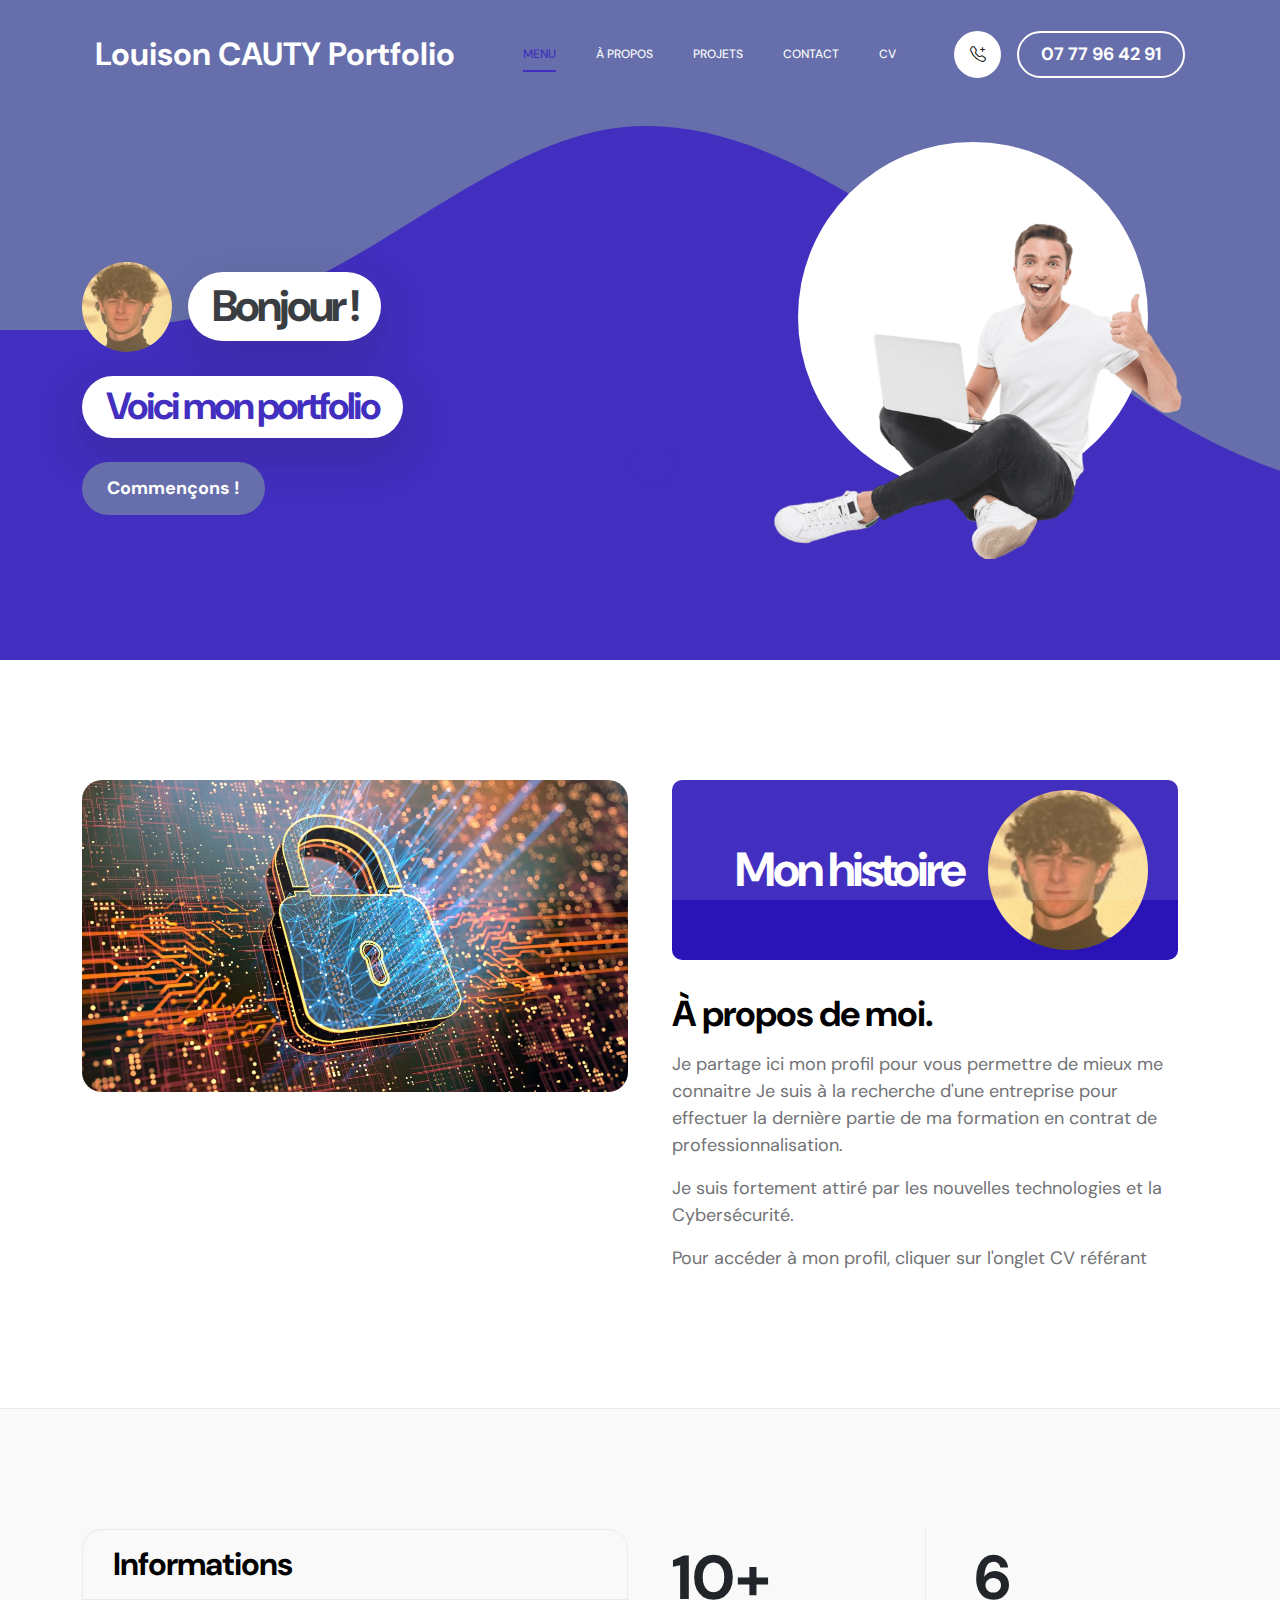
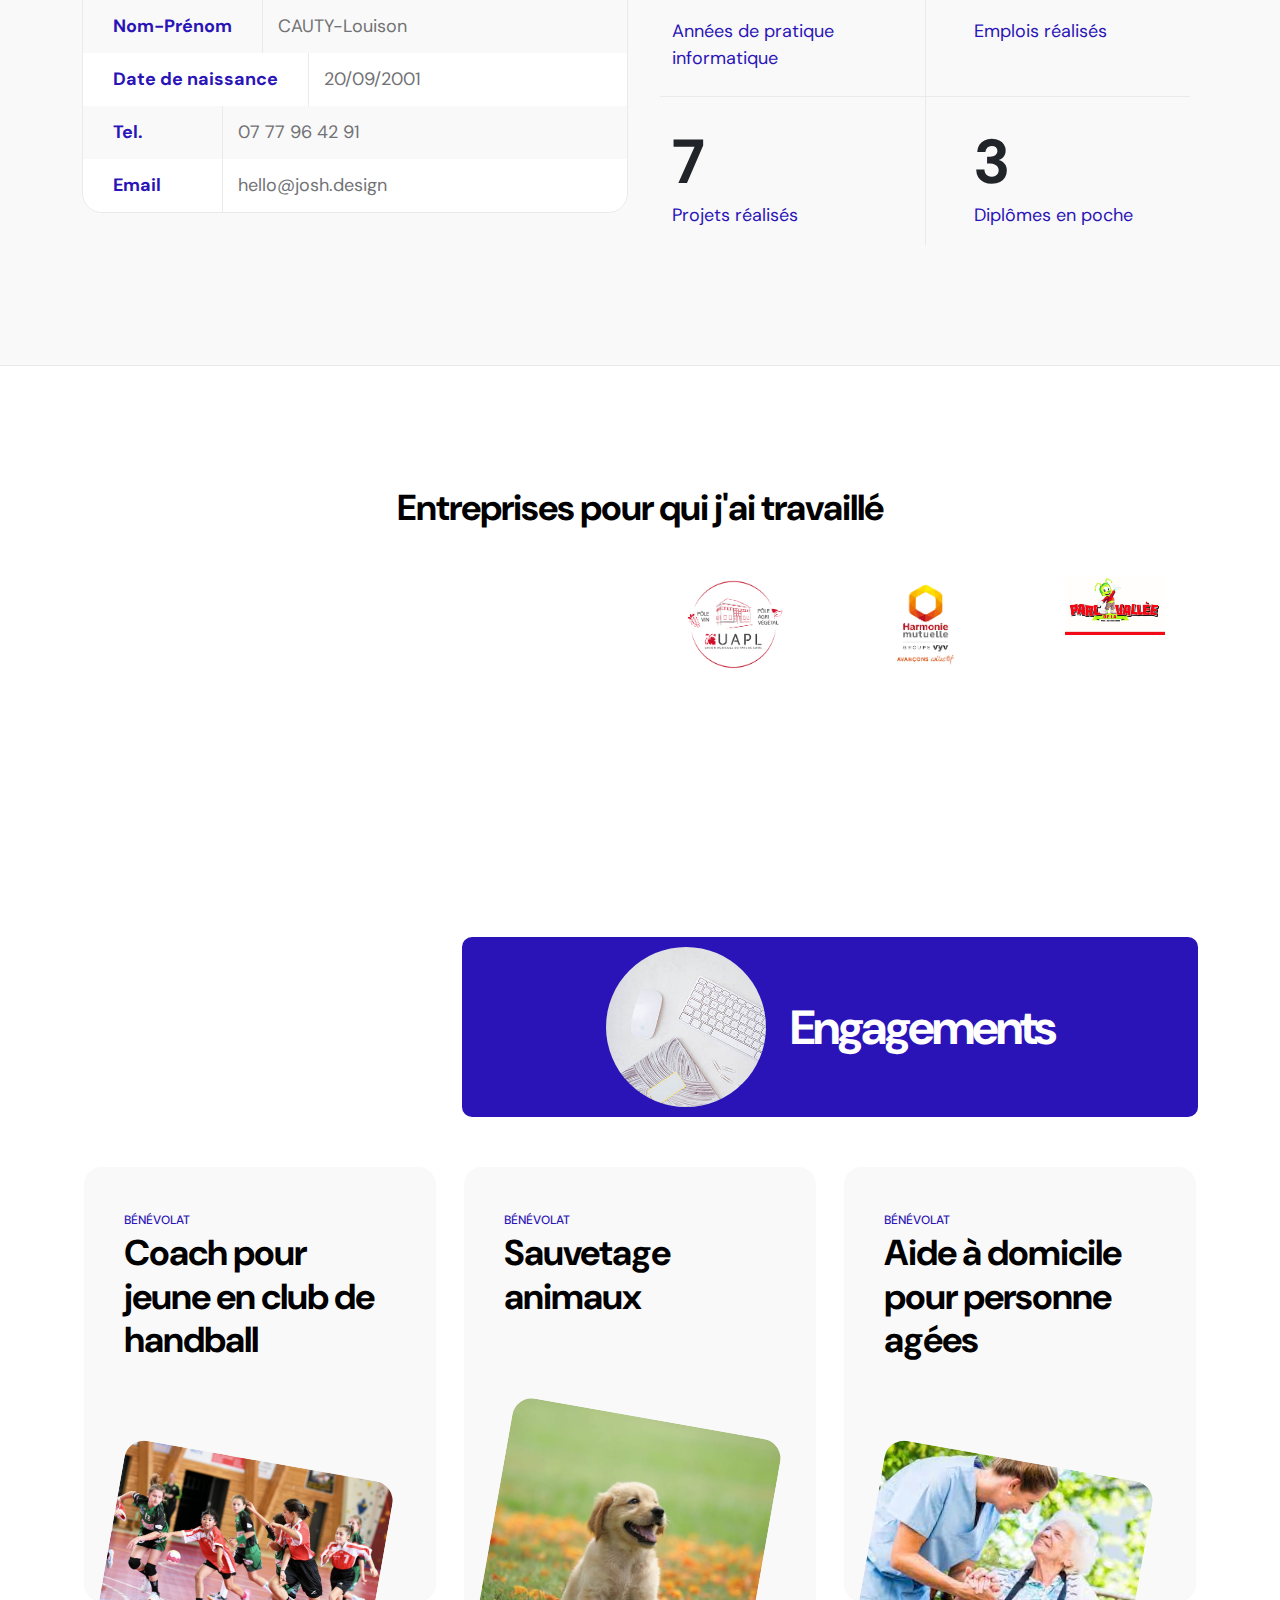
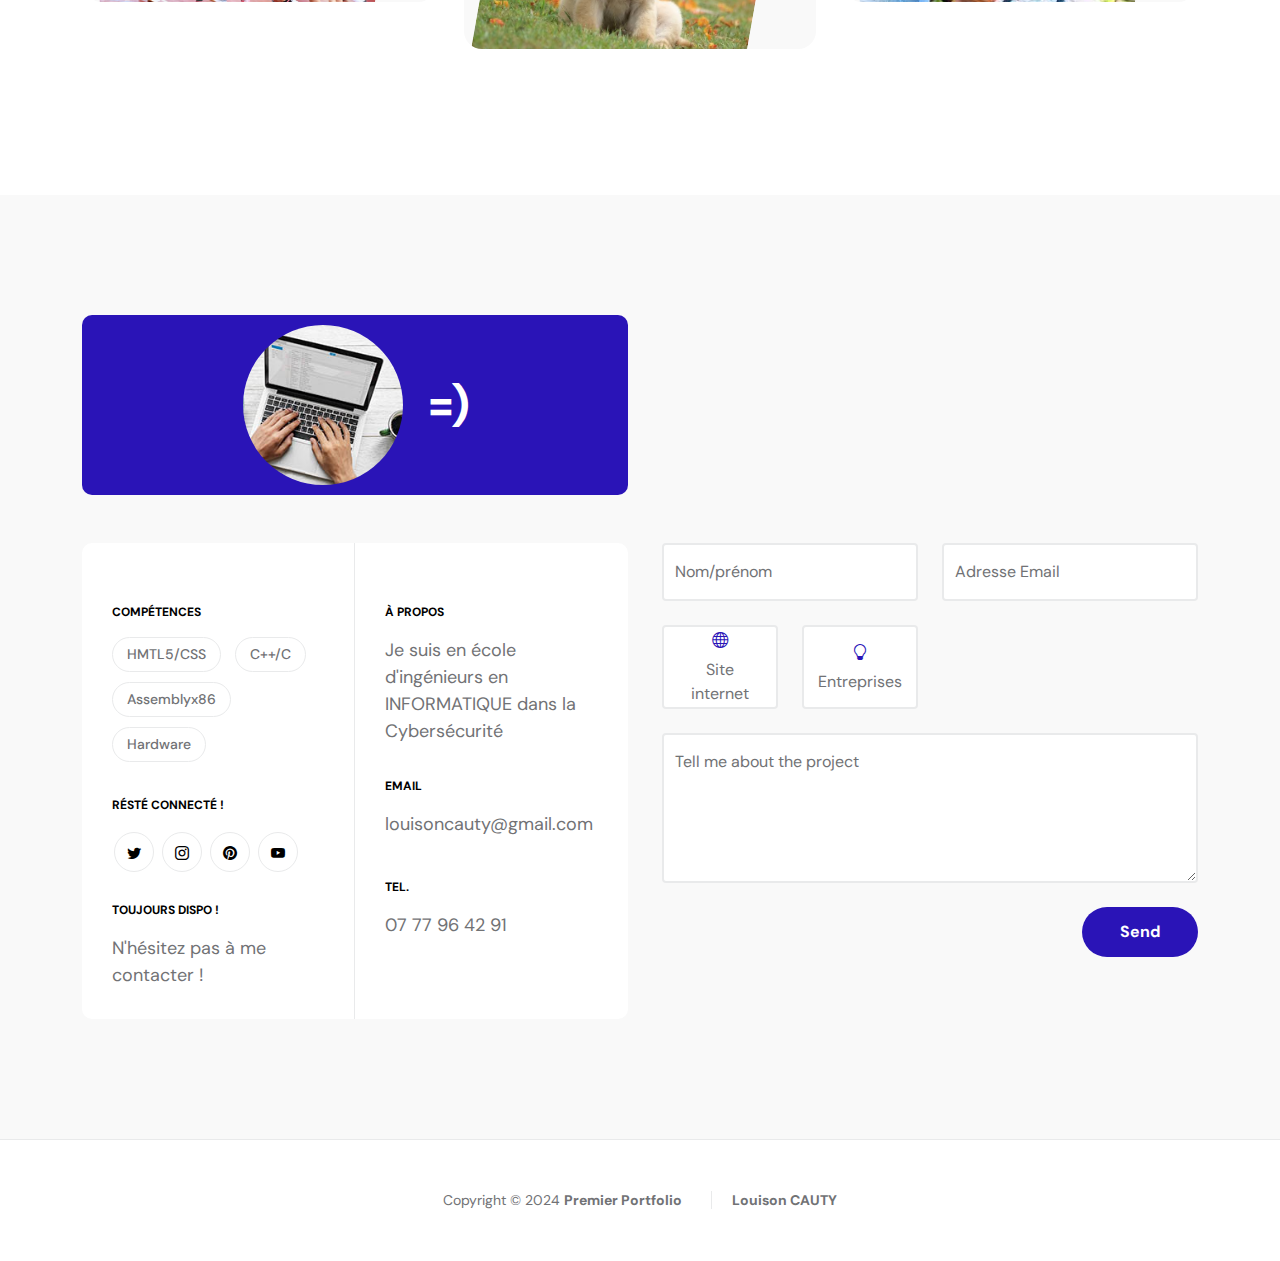
==== commit f96c4162: "ch" ====
--- a/index.html
+++ b/index.html
@@ -59,7 +59,7 @@
 
                         <li class="nav-item">
                             <a class="nav-link click-scroll" href="#section_2">À Propos</a>
-                        </li>
+                        </li> 
 
                         <li class="nav-item">
                             <a class="nav-link click-scroll" href="#section_4">Projets</a>
@@ -70,7 +70,7 @@
                         </li>
 
                         <li class="nav-item">
-                            <a class="nav-link click-scroll" href="cv.html">CV</a>
+                            <a class="nav-link" target="_blank" href="test.html">CV</a>
                         </li>
 
                     </ul>
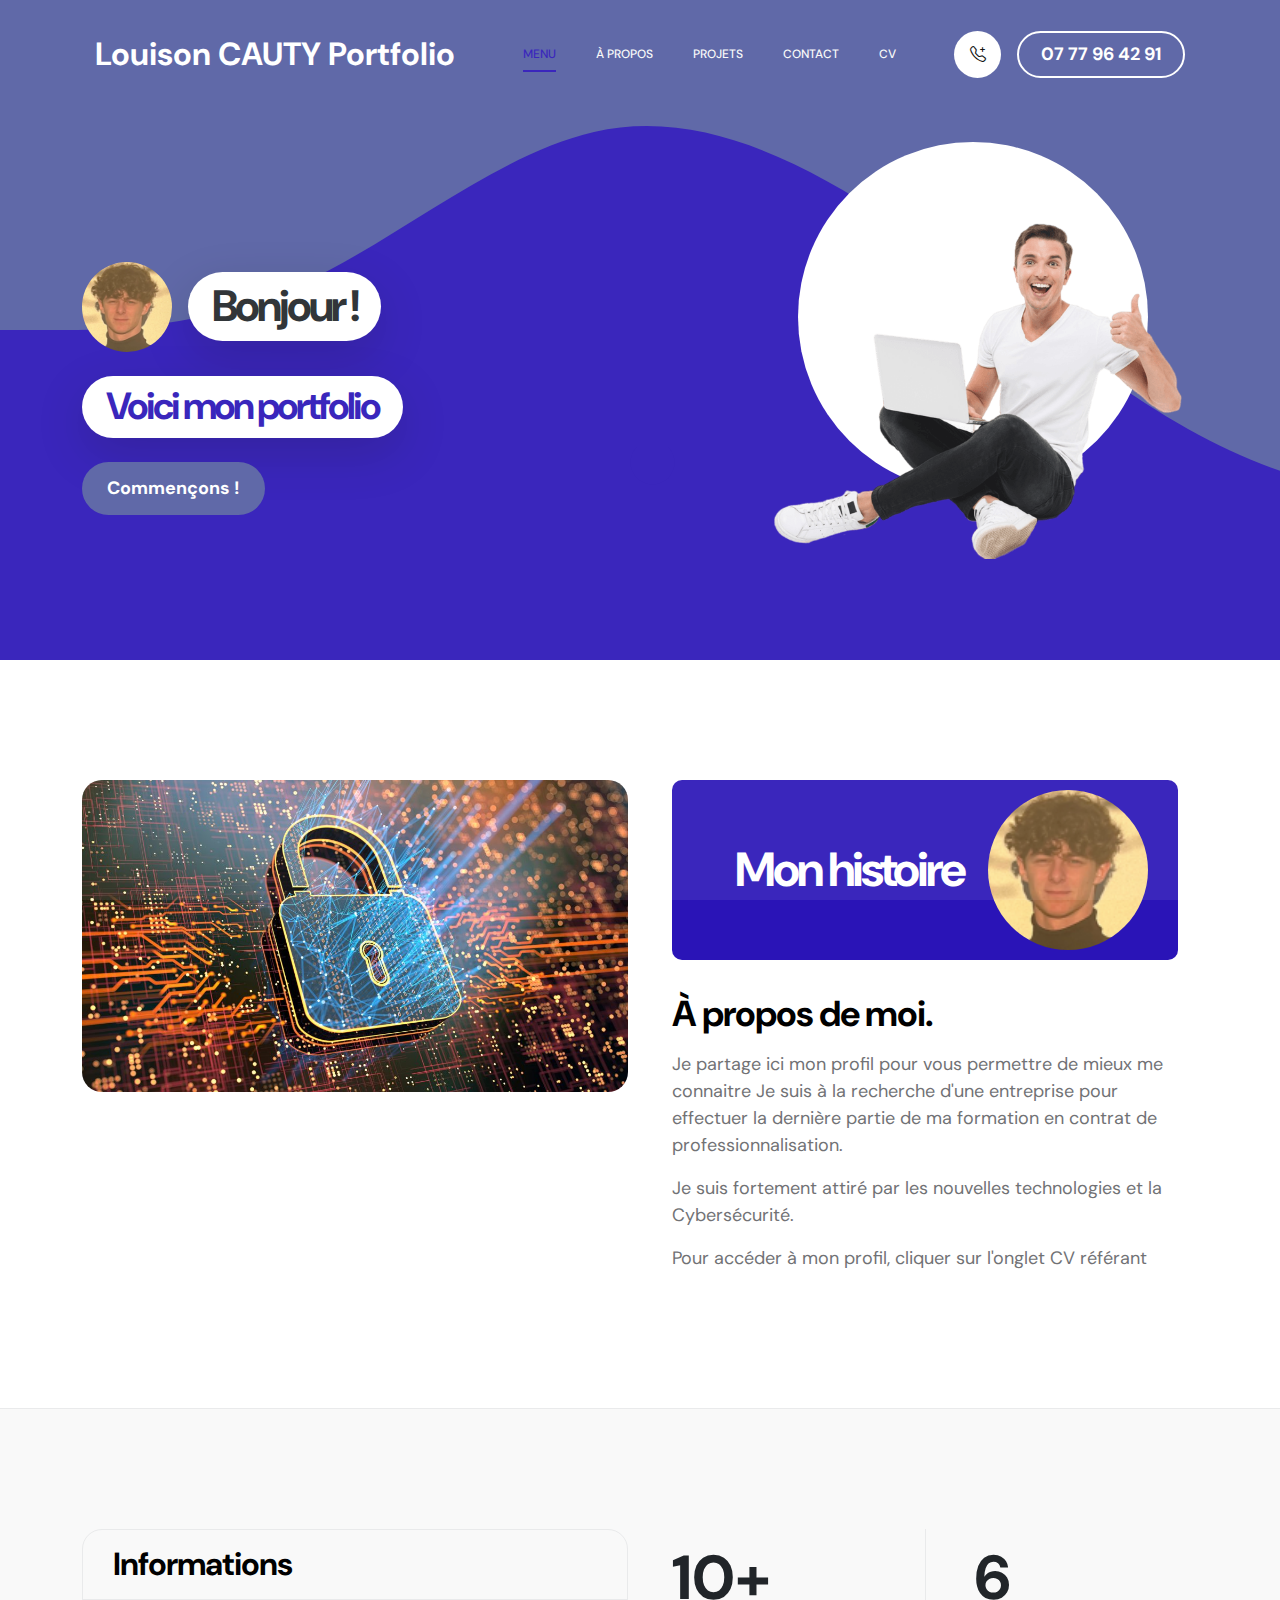
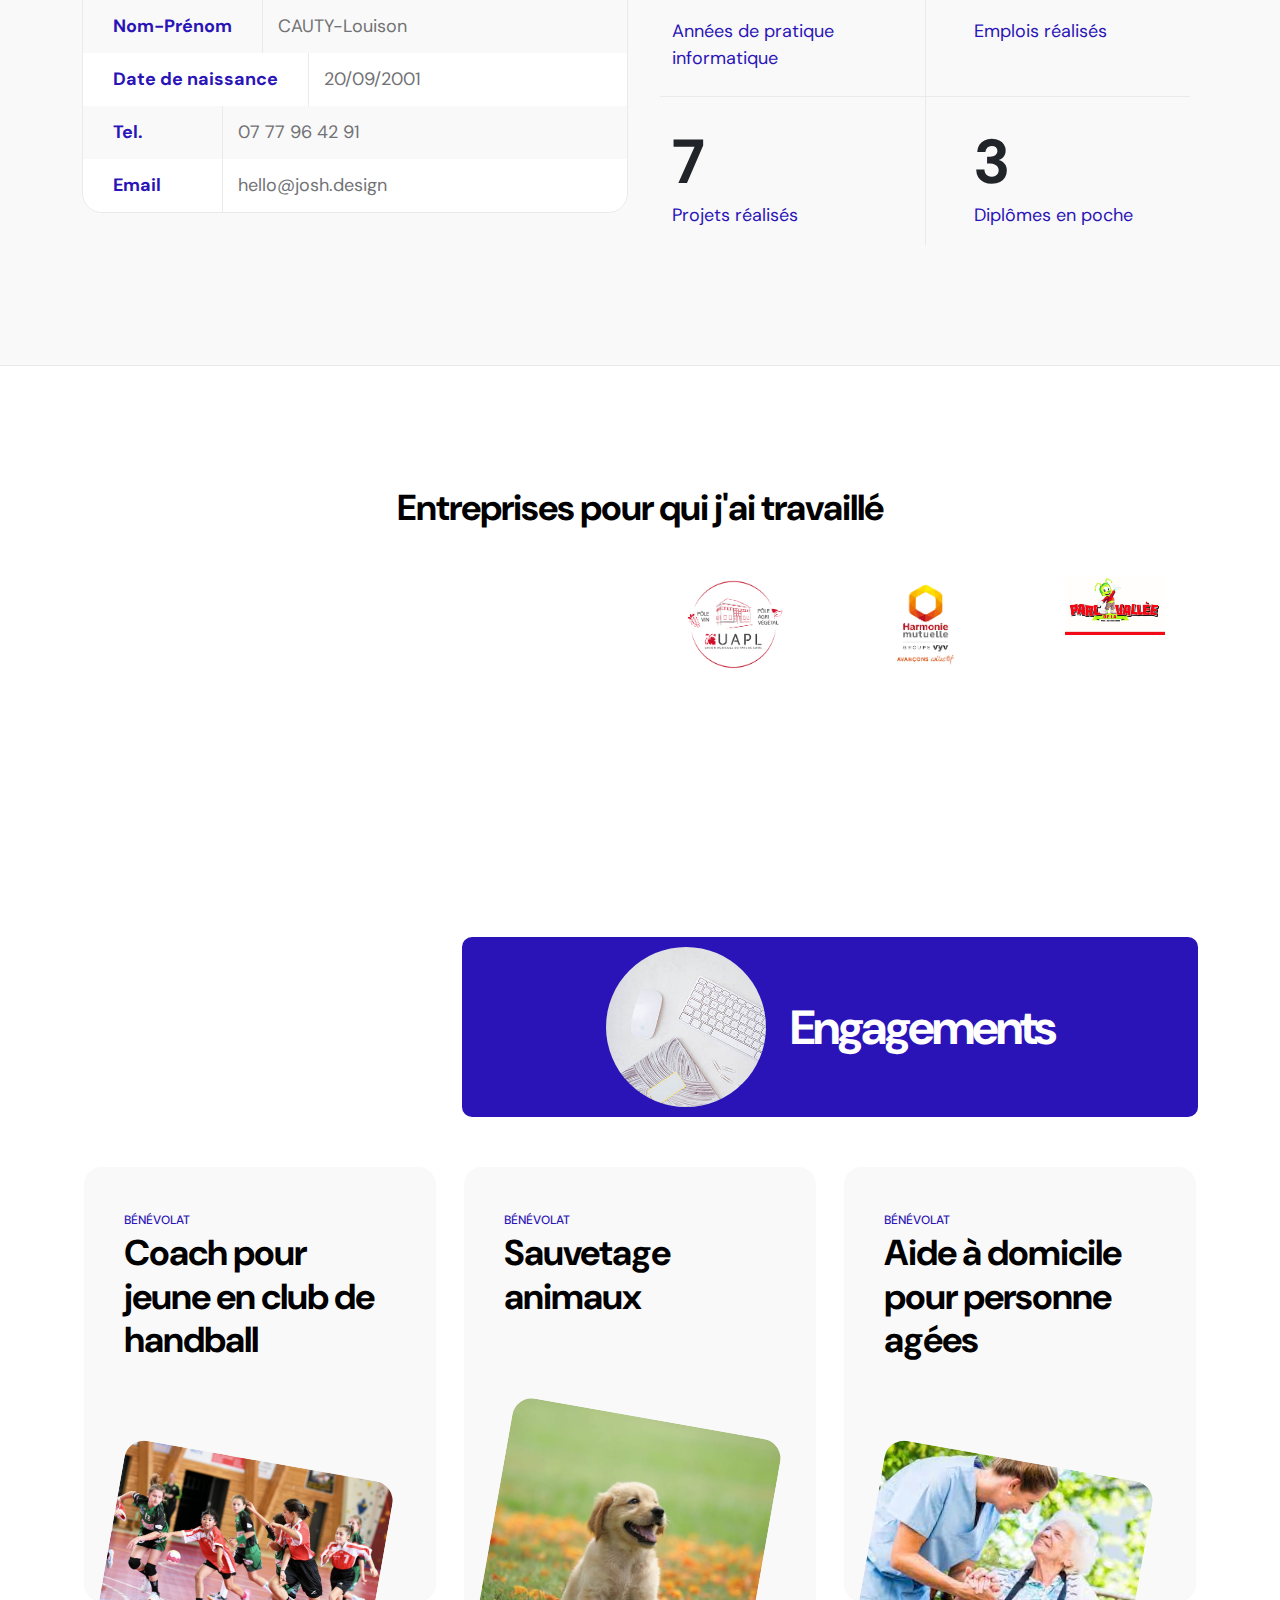
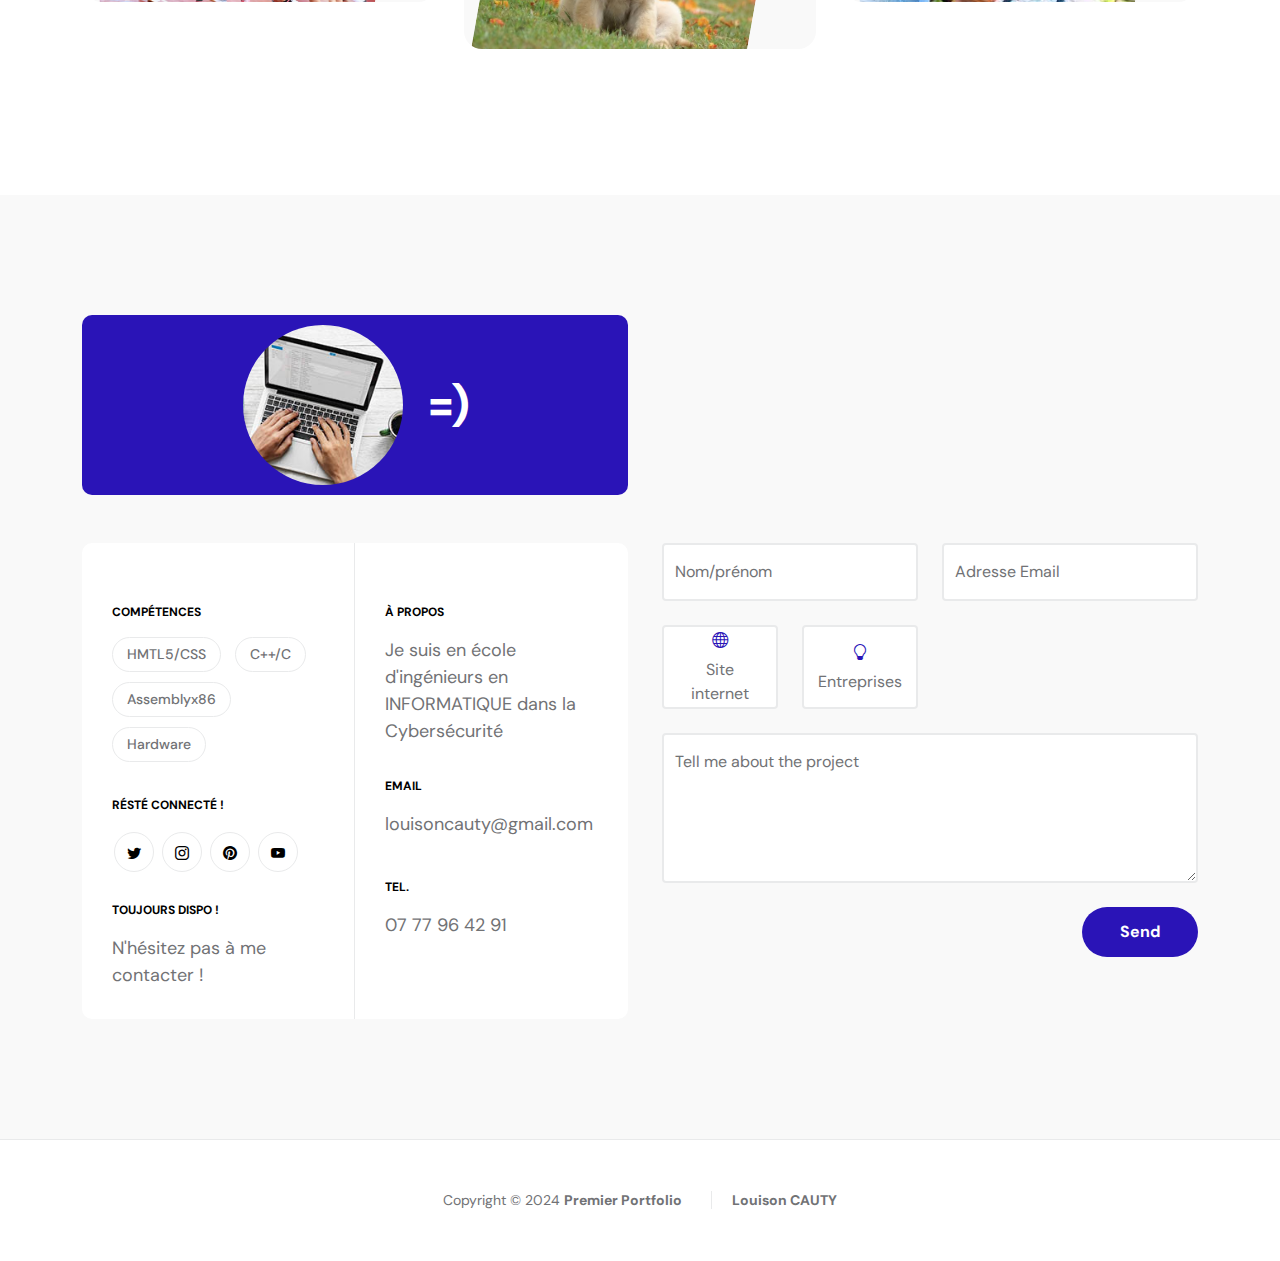
==== commit 36a37a30: "ch" ====
--- a/index.html
+++ b/index.html
@@ -70,7 +70,7 @@
                         </li>
 
                         <li class="nav-item">
-                            <a class="nav-link" target="_blank" href="test.html">CV</a>
+                            <a class="nav-link" target="_blank" href="cv.html">CV</a>
                         </li>
 
                     </ul>
